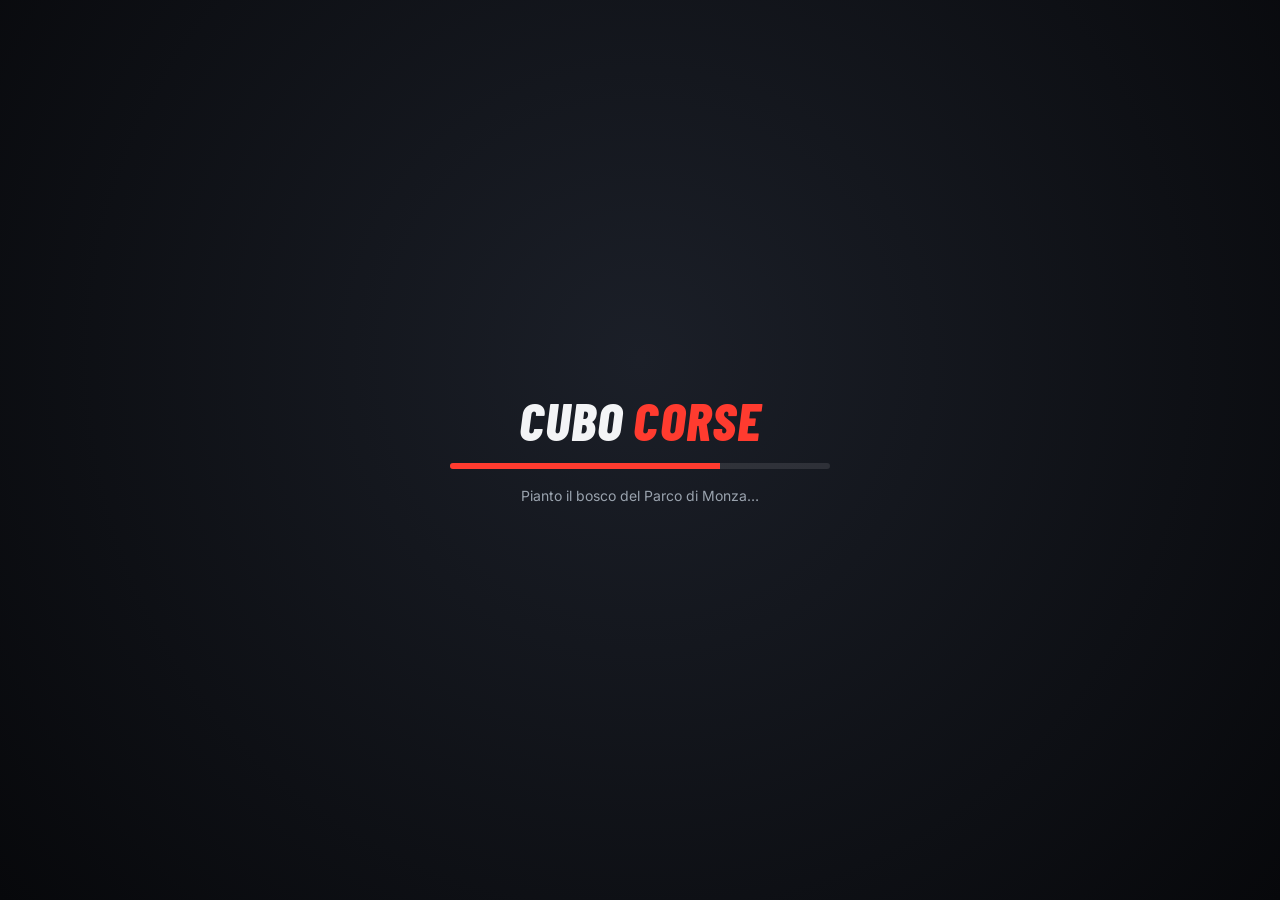
==== public/index.html @ 7f3e5f46 "Cubo Corse giocabile (cubo-corse 5e7457c) per cubocorse.gabrielesalvi.com Co-Authored-By: Claude Opu" ====
<!doctype html>
<html lang="it">
<head>
  <meta charset="utf-8" />
  <meta name="viewport" content="width=device-width, initial-scale=1" />
  <title>Cubo Corse</title>
  <meta name="description" content="Cubo Corse: gioco di corse GT in voxel nel browser, con Monza 1:1. Un progetto di Gabriele Salvi." />
  <link rel="icon" href="favicon.svg" type="image/svg+xml" />
  <link rel="stylesheet" href="fonts/fonts.css" />
  <link rel="stylesheet" href="style.css" />
  <script type="importmap">
    { "imports": { "three": "./vendor/three/three.module.js", "three/addons/": "./vendor/three/addons/" } }
  </script>
</head>
<body>
  <canvas id="gl"></canvas>

  <!-- caricamento -->
  <div id="loading" class="screen show">
    <div class="logo">CUBO<span>CORSE</span></div>
    <div class="bar"><i id="loadbar"></i></div>
    <div id="loadmsg">Preparo la pista…</div>
  </div>

  <!-- menu principale -->
  <pre id="perf" class="hidden"></pre>
  <div id="specchio" class="specchio hidden"></div>
  <div id="menu" class="screen">
    <header>
      <div class="logo">CUBO<span>CORSE</span></div>
      <div class="tag">GT a voxel</div>
    </header>
    <section class="col mpista">
      <h3>Circuito</h3>
      <div id="tracks" class="cards"></div>
      <h3>Record</h3>
      <div id="mrecord" class="mrecord"></div>
      <button data-act="storico" class="link">Storico delle gare</button>
    </section>
    <section class="col mauto">
      <h3>Auto e livrea</h3>
      <div id="cars" class="cars"></div>
      <div id="liveries" class="swatches"></div>
    </section>
    <section class="col mimp">
      <h3>Sessione</h3>
      <div class="row"><label>Modalità</label><div class="seg" id="modo"></div></div>
      <div class="row solo-gara"><label>Giri</label><div class="stepper" data-k="laps" data-min="1" data-max="20"><button data-step="-1">−</button><b id="laps">3</b><button data-step="1">+</button></div></div>
      <div class="row solo-gara"><label>Avversari</label><div class="seg" id="diff"></div></div>
      <div class="row solo-tempo"><label>Ghost</label><div class="seg" id="ghost"></div></div>
      <p class="nota solo-tempo">Si parte 200 m prima dell'ultima curva e il cronometro scatta sul traguardo, già lanciati. Danni spenti.</p>
      <div class="tendine">
        <details class="tendina solo-gara" data-t="gara">
          <summary><span>Gara</span><small class="riass"></small></summary>
          <div class="row"><label>Auto in gara</label><div class="stepper" data-k="nAuto" data-min="1" data-max="10"><button data-step="-1">−</button><b>10</b><button data-step="1">+</button></div></div>
          <div class="row"><label>Partenza</label><div class="seg" id="grid"></div></div>
          <div class="row"><label>Penalità</label><div class="seg multi" id="pen"><button data-k="penLimiti" title="Uscite con 4 ruote: 5 avvisi, poi +5 s; tagli +5 s">Limiti pista</button><button data-k="penContatti" title="+5 s a chi tampona">Contatti</button></div></div>
          <div class="row"><label>Danni</label><div class="seg" id="danni"></div></div>
        </details>
        <details class="tendina" data-t="guida">
          <summary><span>Guida</span><small class="riass"></small></summary>
          <div class="row"><label>Fisica</label><div class="seg" id="fisica"></div></div>
          <div class="row"><label>Pedali (tastiera)</label><div class="seg" id="pedali"></div></div>
          <div class="row"><label>Traiettoria</label><div class="seg" id="linea"></div></div>
        </details>
        <details class="tendina" data-t="atmosfera">
          <summary><span>Atmosfera</span><small class="riass"></small></summary>
          <div class="row"><label>Ora</label><div class="seg" id="ora"></div></div>
          <div class="row"><label>Meteo</label><div class="seg" id="meteo"></div></div>
        </details>
        <details class="tendina" data-t="grafica">
          <summary><span>Grafica</span><small class="riass"></small></summary>
          <div class="row"><label>Qualità</label><div class="seg" id="qual"></div></div>
        </details>
        <details class="tendina" data-t="comandi">
          <summary><span>Comandi</span><small class="riass" id="mpadstato">Tastiera</small></summary>
          <button data-act="pad" class="link">Impostazioni del controller</button>
          <div class="keys">
            <span><kbd>↑</kbd><kbd>W</kbd> gas</span><span><kbd>↓</kbd><kbd>S</kbd> freno</span><span><kbd>←</kbd><kbd>→</kbd> sterzo</span><span><kbd>Spazio</kbd> freno mano</span>
            <span><kbd>C</kbd> visuale</span><span><kbd>R</kbd> in pista</span><span><kbd>P</kbd> foto</span><span><kbd>Esc</kbd> pausa</span><span><kbd>M</kbd> audio</span><span><kbd>H</kbd> HUD</span><span><kbd>F</kbd> fps</span><span><kbd>L</kbd> linea</span><span><kbd>G</kbd> ghost</span><span><kbd>B</kbd> dietro</span><span><kbd>Mouse</kbd> ruota</span>
          </div>
        </details>
      </div>
      <button id="go" class="go">VIA!</button>
    </section>
    <footer>
      <div id="credits">Monza: tracciato © OpenStreetMap contributors (ODbL) · quote EU-DEM 25 m (Copernicus) via OpenTopoData · three.js (MIT)</div>
    </footer>
  </div>

  <!-- HUD di gara -->
  <div id="hud" class="hidden">
    <div class="tl">
      <div class="pos" id="hposw"><b id="hpos">-</b><small id="hposn">/10</small></div>
      <div class="lap">GIRO <b id="hlap">1</b><span id="hlapsw">/<span id="hlaps">3</span></span></div>
      <div class="times">
        <div id="hcurrow"><label>Giro</label><b id="hcur">0:00.000</b></div>
        <div><label>Migliore</label><b id="hbest">—</b></div>
        <div><label>Ultimo</label><b id="hlast">—</b></div>
        <div id="hpenrow" class="hidden"><label>Penalità</label><b id="hpen">+0 s</b></div>
        <div id="hdeltarow" class="hidden"><label>Ghost</label><b id="hdelta">—</b></div>
      </div>
    </div>
    <div class="tc"><div id="hcorner"></div><div id="hcrono" class="crono hidden"></div><div id="hmsg"></div></div>
    <div class="hdx">
      <ol id="hboard"></ol>
      <div id="hdanni" class="danni hidden">
        <div class="dtit">Stato dell'auto</div>
        <div class="dcorpo">
          <svg viewBox="0 0 70 132" aria-hidden="true">
            <path class="scocca" d="M22 14 Q35 6 48 14 L52 40 Q56 66 54 92 L56 118 Q35 126 14 118 L16 92 Q14 66 18 40 Z"/>
            <rect id="dz-muso" x="9" y="4" width="52" height="8" rx="3"/>
            <rect id="dz-motore" x="24" y="30" width="22" height="28" rx="4"/>
            <rect id="dz-cambio" x="26" y="80" width="18" height="16" rx="3"/>
            <rect id="dz-alettone" x="6" y="120" width="58" height="8" rx="3"/>
            <rect id="dz-r0" class="ruota" x="3" y="20" width="11" height="24" rx="3"/>
            <rect id="dz-r1" class="ruota" x="56" y="20" width="11" height="24" rx="3"/>
            <rect id="dz-r2" class="ruota" x="3" y="88" width="11" height="24" rx="3"/>
            <rect id="dz-r3" class="ruota" x="56" y="88" width="11" height="24" rx="3"/>
          </svg>
          <ul class="dlista">
            <li data-k="muso"><span>Ala anteriore</span><i><em></em></i><b></b></li>
            <li data-k="motore"><span>Motore</span><i><em></em></i><b></b></li>
            <li data-k="cambio"><span>Cambio</span><i><em></em></i><b></b></li>
            <li data-k="alettone"><span>Alettone</span><i><em></em></i><b></b></li>
            <li data-k="ruote"><span>Ruote e sosp.</span><i><em></em></i><b></b></li>
          </ul>
        </div>
      </div>
    </div>
    <canvas id="minimap" width="240" height="240" class="bl"></canvas>
    <div class="br">
      <div class="rev"><i id="hrev"></i><em></em></div>
      <div id="hscia" class="scia"><span>SCIA</span><i><em></em></i></div>
      <div class="spd"><b id="hspd">0</b><small>km/h</small></div>
      <div class="gear" id="hgear">N</div>
    </div>
    <div id="lights" class="lights hidden"><i></i><i></i><i></i><i></i><i></i></div>
    <div id="cam" class="camlabel"></div>
    <div id="hrecupero" class="recupero">Premi <kbd id="hrecuperok">R</kbd> per recuperare l'auto</div>
  </div>

  <!-- auto distrutta -->
  <div id="distrutta" class="distrutta hidden"><span>DISTRUTTA</span></div>

  <!-- pausa -->
  <div id="pause" class="screen dim">
    <div class="panel">
      <h2>Pausa</h2>
      <button data-act="resume" class="go">Riprendi</button>
      <button data-act="restart">Ricomincia la gara</button>
      <button data-act="fineTT" id="bfinett" class="hidden">Termina la sessione</button>
      <button data-act="photo">Modalità foto</button>
      <button data-act="pad">Controller</button>
      <button data-act="mute" id="bmute">Audio: acceso</button>
      <button data-act="menu">Menu principale</button>
    </div>
  </div>

  <!-- impostazioni del controller (contenuto costruito da src/ui/pad.js) -->
  <div id="padcfg" class="screen dim"><div class="panel wide pad"></div></div>

  <!-- storico delle gare -->
  <div id="storico" class="screen dim">
    <div class="panel wide">
      <h2>Storico delle gare</h2>
      <div id="stab" class="stab"></div>
      <div class="btns"><button data-act="chiudiStorico">Chiudi</button></div>
    </div>
  </div>

  <!-- risultati -->
  <div id="results" class="screen dim">
    <div class="panel wide">
      <h2 id="rtitle">Bandiera a scacchi</h2>
      <table id="rtable"></table>
      <div id="rrecord" class="rrecord"></div>
      <div class="btns"><button data-act="restart" class="go">Rigioca</button><button data-act="menu">Menu principale</button></div>
    </div>
  </div>

  <!-- modalità foto -->
  <div id="photo" class="hidden">
    <div class="panel side">
      <h3>Modalità foto</h3>
      <p class="hint">Trascina per ruotare · rotella per zoom · tasto destro per spostare</p>
      <label>Obiettivo (FOV) <input type="range" id="pfov" min="10" max="90" value="45" /></label>
      <label>Messa a fuoco <input type="range" id="pfocus" min="1" max="80" value="8" /></label>
      <label>Sfocatura <input type="range" id="paper" min="0" max="100" value="35" /></label>
      <label>Esposizione <input type="range" id="pexp" min="40" max="200" value="100" /></label>
      <label>Filtro <select id="pfilter"></select></label>
      <label class="check"><input type="checkbox" id="phud" checked /> Nascondi auto avversarie</label>
      <button id="psave" class="go">Salva foto (PNG)</button>
      <button id="pexit">Torna in gara (P)</button>
    </div>
  </div>

  <div id="toast"></div>
  <script type="module" src="src/main.js"></script>
</body>
</html>
---- public/fonts/fonts.css ----
@font-face{font-family:'Barlow Condensed';font-style:normal;font-weight:500;font-display:swap;src:url(barlow-condensed-500.woff2) format('woff2')}
@font-face{font-family:'Barlow Condensed';font-style:normal;font-weight:600;font-display:swap;src:url(barlow-condensed-600.woff2) format('woff2')}
@font-face{font-family:'Barlow Condensed';font-style:normal;font-weight:800;font-display:swap;src:url(barlow-condensed-800.woff2) format('woff2')}
@font-face{font-family:'Barlow Condensed';font-style:italic;font-weight:700;font-display:swap;src:url(barlow-condensed-700i.woff2) format('woff2')}
@font-face{font-family:'Barlow Condensed';font-style:italic;font-weight:800;font-display:swap;src:url(barlow-condensed-800i.woff2) format('woff2')}
@font-face{font-family:'Inter';font-style:normal;font-weight:400 600;font-display:swap;src:url(inter.woff2) format('woff2')}
---- public/style.css ----
:root {
  --bg: rgba(10, 12, 16, 0.72);
  --bg2: rgba(18, 21, 28, 0.86);
  --line: rgba(255, 255, 255, 0.12);
  --fg: #f3f4f6;
  --mut: #9aa3ae;
  --acc: #ff3b2f;
  --acc2: #ffd23f;
  --ok: #3bd16f;
  --cond: 'Barlow Condensed', 'Arial Narrow', sans-serif;
  --sans: 'Inter', system-ui, sans-serif;
}
* { box-sizing: border-box; }
html, body { margin: 0; height: 100%; overflow: hidden; background: #000; color: var(--fg); font-family: var(--sans); }
canvas#gl { position: fixed; inset: 0; width: 100vw; height: 100vh; display: block; }
.hidden { display: none !important; }
button { font: 600 15px var(--sans); color: var(--fg); background: rgba(255,255,255,.08); border: 1px solid var(--line); border-radius: 10px; padding: 10px 16px; cursor: pointer; transition: background .15s, transform .1s; }
button:hover { background: rgba(255,255,255,.16); }
button:active { transform: translateY(1px); }
button.go { background: var(--acc); border-color: transparent; font: 800 italic 22px var(--cond); letter-spacing: .04em; }
button.go:hover { background: #ff5a4f; }
kbd { display: inline-block; min-width: 22px; padding: 2px 6px; border: 1px solid var(--line); border-bottom-width: 2px; border-radius: 5px; font: 600 12px var(--sans); text-align: center; background: rgba(255,255,255,.06); margin-right: 2px; }

.screen { position: fixed; inset: 0; display: none; z-index: 10; }
.screen.show { display: flex; }
.screen.dim { background: rgba(0,0,0,.45); align-items: center; justify-content: center; backdrop-filter: blur(3px); }
.panel { background: var(--bg2); border: 1px solid var(--line); border-radius: 16px; padding: 26px 28px; display: flex; flex-direction: column; gap: 10px; min-width: 300px; box-shadow: 0 20px 60px rgba(0,0,0,.5); }
.panel.wide { min-width: min(720px, 94vw); }
.screen.dim > .panel { max-height: calc(100vh - 24px); overflow-y: auto; }
.panel h2 { margin: 0 0 8px; font: 800 italic 40px var(--cond); letter-spacing: .02em; }
.panel .btns { display: flex; gap: 10px; margin-top: 10px; }

.logo { font: 800 italic 54px/0.9 var(--cond); letter-spacing: .02em; }
.logo span { color: var(--acc); margin-left: 10px; }

/* caricamento */
#loading { flex-direction: column; align-items: center; justify-content: center; gap: 18px; background: radial-gradient(circle at 50% 40%, #1b1f28, #07080b); z-index: 50; }
#loading .bar { width: min(380px, 80vw); height: 6px; background: rgba(255,255,255,.1); border-radius: 3px; overflow: hidden; }
#loading .bar i { display: block; height: 100%; width: 0; background: var(--acc); transition: width .2s; }
#loadmsg { color: var(--mut); font-size: 14px; }

/* menu */
#menu { display: none; padding: 26px 34px 40px; gap: 28px; flex-wrap: wrap; align-content: flex-start; overflow-y: auto;
  background: linear-gradient(90deg, rgba(6,8,12,.86) 0%, rgba(6,8,12,.55) 55%, rgba(6,8,12,.15) 100%); }
#menu.show { display: flex; }
#menu header { width: 100%; display: flex; align-items: baseline; gap: 18px; }
#menu header .tag { color: var(--mut); font: 600 18px var(--cond); text-transform: uppercase; letter-spacing: .12em; }
#menu .col { flex: 1 1 520px; max-width: 680px; display: flex; flex-direction: column; gap: 10px; }
#menu .col.narrow { flex: 0 1 420px; }
#menu h3 { margin: 14px 0 2px; font: 700 italic 22px var(--cond); text-transform: uppercase; letter-spacing: .08em; color: var(--acc2); }
.cards { display: grid; grid-template-columns: repeat(3, 1fr); gap: 10px; }
.card { background: var(--bg); border: 2px solid var(--line); border-radius: 14px; padding: 10px 12px 12px; cursor: pointer; transition: border-color .15s, transform .15s; }
.card:hover { transform: translateY(-2px); }
.card.sel { border-color: var(--acc); }
.card svg { width: 100%; height: 110px; display: block; }
.card b { display: block; font: 800 italic 22px/1.05 var(--cond); margin-top: 4px; }
.card small { color: var(--mut); font-size: 12px; line-height: 1.35; display: block; margin-top: 3px; }
.cars { display: grid; grid-template-columns: repeat(3, 1fr); gap: 10px; }
.carc { background: var(--bg); border: 2px solid var(--line); border-radius: 14px; padding: 12px; cursor: pointer; }
.carc.sel { border-color: var(--acc); }
.carc b { font: 800 italic 22px var(--cond); display: block; }
.carc small { color: var(--mut); font-size: 12px; display: block; min-height: 30px; }
.stat { display: flex; align-items: center; gap: 6px; font-size: 11px; color: var(--mut); margin-top: 4px; }
.stat i { flex: 1; height: 5px; background: rgba(255,255,255,.1); border-radius: 3px; overflow: hidden; }
.stat i em { display: block; height: 100%; background: var(--acc2); }
.swatches { display: flex; gap: 8px; flex-wrap: wrap; margin-top: 4px; }
.sw { width: 40px; height: 40px; border-radius: 10px; border: 2px solid var(--line); cursor: pointer; position: relative; overflow: hidden; }
.sw::after { content: ''; position: absolute; left: 0; right: 0; top: 40%; height: 22%; background: var(--sec); }
.sw.sel { border-color: #fff; box-shadow: 0 0 0 2px var(--acc); }
.row { display: flex; align-items: center; justify-content: space-between; gap: 12px; }
.row label { color: var(--mut); font-weight: 500; font-size: 14px; }
.seg { display: flex; background: var(--bg); border: 1px solid var(--line); border-radius: 10px; padding: 3px; gap: 2px; flex-wrap: wrap; }
.seg button { border: 0; background: transparent; padding: 7px 11px; font-size: 13px; border-radius: 8px; }
.seg button.sel { background: var(--acc); }
.stepper { display: flex; align-items: center; gap: 10px; }
.stepper b { font: 800 italic 30px var(--cond); min-width: 34px; text-align: center; }
.stepper button { width: 38px; padding: 6px 0; }
#go { margin-top: 18px; padding: 14px; font-size: 32px; }
.keys { display: flex; flex-wrap: wrap; gap: 6px 14px; margin-top: 14px; color: var(--mut); font-size: 12px; }
#credits { width: 100%; color: rgba(255,255,255,.4); font-size: 11px; margin-top: 10px; }

/* HUD */
#hud { position: fixed; inset: 0; pointer-events: none; z-index: 5; font-family: var(--cond); text-shadow: 0 2px 8px rgba(0,0,0,.6); }
#hud .tl { position: absolute; left: 22px; top: 18px; }
#hud .pos b { font: 800 italic 76px/0.9 var(--cond); }
#hud .pos small { font: 700 italic 30px var(--cond); color: var(--mut); }
#hud .lap { font: 700 italic 24px var(--cond); letter-spacing: .06em; color: var(--mut); }
#hud .lap b { color: var(--fg); font-size: 30px; }
#hud .times { margin-top: 8px; background: var(--bg); border-radius: 10px; padding: 8px 12px; display: grid; gap: 1px; min-width: 190px; border: 1px solid var(--line); }
#hud .times div { display: flex; justify-content: space-between; gap: 16px; }
#hud .times label { color: var(--mut); font: 600 15px var(--cond); text-transform: uppercase; letter-spacing: .06em; }
#hud .times b { font: 700 20px var(--cond); font-variant-numeric: tabular-nums; }
#hud .tc { position: absolute; top: 20px; left: 50%; transform: translateX(-50%); text-align: center; }
#hcorner { font: 700 italic 22px var(--cond); color: rgba(255,255,255,.85); letter-spacing: .05em; text-transform: uppercase; transition: opacity .5s; }
#hmsg { font: 800 italic 40px var(--cond); color: var(--acc2); margin-top: 6px; opacity: 0; transition: opacity .3s; }
#hmsg.on { opacity: 1; }
#hboard { position: absolute; right: 18px; top: 18px; margin: 0; padding: 6px 0; list-style: none; background: var(--bg); border: 1px solid var(--line); border-radius: 10px; min-width: 230px; font: 600 16px var(--cond); }
#hboard li { display: grid; grid-template-columns: 22px 34px 1fr 64px; gap: 6px; padding: 2px 10px; align-items: center; }
#hboard li.me { background: rgba(255,59,47,.35); }
#hboard li .n { color: var(--mut); text-align: right; }
#hboard li .num { font-weight: 800; text-align: center; border-radius: 4px; color: #111; }
#hboard li .g { text-align: right; color: var(--mut); font-variant-numeric: tabular-nums; }
#minimap { position: absolute; left: 18px; bottom: 18px; width: 220px; height: 220px; background: var(--bg); border-radius: 16px; border: 1px solid var(--line); }
#hud .br { position: absolute; right: 26px; bottom: 22px; display: grid; grid-template-columns: auto auto; grid-template-rows: auto auto auto; align-items: end; gap: 0 14px; }
#hud .br .rev { grid-row: 2; }
#hud .br .spd, #hud .br .gear { grid-row: 3; }
#hud .rev { grid-column: 1 / 3; height: 14px; width: 300px; background: rgba(255,255,255,.12); border-radius: 7px; overflow: hidden; position: relative; margin-bottom: 8px; border: 1px solid var(--line); }
#hud .rev i { position: absolute; left: 0; top: 0; bottom: 0; width: 0; background: linear-gradient(90deg, #3bd16f, #ffd23f 70%, #ff3b2f 92%); }
#hud .rev em { position: absolute; right: 0; top: 0; bottom: 0; width: 8%; background: repeating-linear-gradient(45deg, rgba(255,59,47,.6) 0 4px, transparent 4px 8px); }
#hud .rev.limit i { animation: blink .08s infinite alternate; }
@keyframes blink { to { opacity: .35; } }
#hud .spd b { font: 800 italic 96px/0.85 var(--cond); font-variant-numeric: tabular-nums; }
#hud .spd small { font: 700 italic 22px var(--cond); color: var(--mut); margin-left: 4px; }
#hud .gear { font: 800 italic 64px/0.9 var(--cond); color: var(--acc2); width: 54px; text-align: center; background: var(--bg); border-radius: 12px; border: 1px solid var(--line); padding: 4px 0; }
.lights { position: absolute; top: 18%; left: 50%; transform: translateX(-50%); display: flex; gap: 14px; background: #111; padding: 14px 18px; border-radius: 14px; border: 2px solid #333; box-shadow: 0 10px 30px rgba(0,0,0,.6); }
.lights i { width: 46px; height: 46px; border-radius: 50%; background: #2a0909; box-shadow: inset 0 0 8px #000; }
.lights i.on { background: #ff2a1a; box-shadow: 0 0 24px #ff2a1a, inset 0 0 8px #900; }
.lights.go i { background: #2bff6a; box-shadow: 0 0 24px #2bff6a; }
.camlabel { position: absolute; bottom: 250px; left: 22px; font: 600 16px var(--cond); color: var(--mut); text-transform: uppercase; letter-spacing: .1em; opacity: 0; transition: opacity .4s; }
.camlabel.on { opacity: 1; }
/* suggerimento di recupero: auto ferma o lentissima da più di 3 s */
.recupero { position: absolute; bottom: 44px; left: 50%; transform: translateX(-50%); font: 700 24px var(--cond); color: var(--fg); background: var(--bg); border: 1px solid var(--line); border-radius: 10px; padding: 8px 20px; letter-spacing: .03em; white-space: nowrap; opacity: 0; transition: opacity .4s; pointer-events: none; }
.recupero kbd { font: 800 20px var(--cond); color: var(--acc2); min-width: 30px; margin: 0 4px; }
.recupero.on { opacity: 1; }

/* risultati */
#rtable { width: 100%; border-collapse: collapse; font: 600 18px var(--cond); }
#rtable th { text-align: left; color: var(--mut); font-weight: 600; text-transform: uppercase; font-size: 14px; letter-spacing: .06em; padding: 4px 8px; border-bottom: 1px solid var(--line); }
#rtable td { padding: 5px 8px; border-bottom: 1px solid rgba(255,255,255,.05); font-variant-numeric: tabular-nums; }
#rtable tr.me td { background: rgba(255,59,47,.3); }
#rtable td.p { font: 800 italic 24px var(--cond); width: 40px; }

/* foto */
#photo { position: fixed; right: 18px; top: 18px; z-index: 20; }
#photo .panel.side { width: 290px; padding: 18px; gap: 8px; }
#photo h3 { margin: 0; font: 800 italic 28px var(--cond); }
#photo .hint { margin: 0 0 6px; color: var(--mut); font-size: 12px; }
#photo label { display: flex; flex-direction: column; gap: 4px; font-size: 13px; color: var(--mut); }
#photo label.check { flex-direction: row; align-items: center; gap: 8px; }
#photo input[type=range] { width: 100%; accent-color: var(--acc); }
#photo select { background: #1b1f27; color: var(--fg); border: 1px solid var(--line); border-radius: 8px; padding: 6px; }

#toast { position: fixed; left: 50%; bottom: 30px; transform: translateX(-50%); background: var(--bg2); border: 1px solid var(--line); border-radius: 10px; padding: 10px 16px; font-size: 14px; opacity: 0; transition: opacity .3s; z-index: 60; pointer-events: none; }
#toast.on { opacity: 1; }

@media (max-width: 900px) {
  .cards, .cars { grid-template-columns: 1fr 1fr; }
  #menu { padding: 16px; }
  .logo { font-size: 40px; }
}
@media (max-height: 640px) { .panel { padding: 16px 20px; gap: 6px; } .panel h2 { font-size: 30px; margin-bottom: 2px; } #rtable { font-size: 16px; } #rtable td, #rtable th { padding-top: 3px; padding-bottom: 3px; } }

#perf { position: fixed; left: 50%; bottom: 8px; transform: translateX(-50%); z-index: 40; margin: 0; padding: 8px 12px; background: rgba(0,0,0,.72); color: #d8f5d0; font: 12px/1.45 ui-monospace, Menlo, Consolas, monospace; border-radius: 8px; pointer-events: none; white-space: pre; }
#perf.hidden { display: none; }

#hpen { color: #ffb02e; }
#rtable .pen { color: #ffb02e; font-size: .85em; }

/* record e storico */
.mrecord { min-height: 40px; }
.rec-sub { color: var(--mut); font: 600 13px var(--cond); letter-spacing: .06em; text-transform: uppercase; margin: 0 0 6px; }
.rec-vuoto { color: var(--mut); margin: 4px 0; font-size: 14px; }
.rec-tab { width: 100%; border-collapse: collapse; font: 600 16px var(--cond); font-variant-numeric: tabular-nums; }
.rec-tab th { text-align: left; color: var(--mut); font-weight: 600; text-transform: uppercase; font-size: 12px; letter-spacing: .06em; padding: 4px 6px; border-bottom: 1px solid var(--line); }
.rec-tab td { padding: 3px 6px; border-bottom: 1px solid rgba(255,255,255,.05); }
.rec-tab td.r { font: 800 italic 18px var(--cond); color: #ffd23f; width: 34px; }
.rec-tab td.n { font: 800 20px ui-monospace, Menlo, Consolas, monospace; letter-spacing: .2em; color: #fff; }
.rec-tab td.t { color: #fff; }
.rec-tab td.a, .rec-tab td.d { color: var(--mut); font-size: 13px; }
.rec-tab tr.primo td.n, .rec-tab tr.primo td.t { color: #ffd23f; }
.rec-tab tr.nuovo td { background: rgba(255,210,63,.18); animation: lampeggio 0.9s steps(2) infinite; }
@keyframes lampeggio { 50% { background: rgba(255,210,63,.42); } }
.stab { max-height: 60vh; overflow: auto; }
.rrecord { margin-top: 8px; }
.rrecord h4 { margin: 6px 0; font: 800 italic 20px var(--cond); color: #ffd23f; letter-spacing: .04em; }
button.link { background: none; border: 1px solid var(--line); color: var(--fg, #fff); padding: 6px 12px; border-radius: 8px; margin-top: 8px; cursor: pointer; }
.arcade { text-align: center; padding: 14px 10px; border: 2px solid #ffd23f; border-radius: 12px; background: rgba(0,0,0,.45); }
.arc-tit { font: 800 italic 26px var(--cond); color: #ffd23f; letter-spacing: .05em; animation: lampeggio-testo 1s steps(2) infinite; }
@keyframes lampeggio-testo { 50% { color: #ff3b2f; } }
.arc-nome { margin: 12px 0 6px; display: flex; justify-content: center; gap: 18px; }
.arc-nome span { font: 800 64px ui-monospace, Menlo, Consolas, monospace; color: #fff; width: 56px; border-bottom: 5px solid rgba(255,255,255,.25); cursor: pointer; }
.arc-nome span.cur { color: #ffd23f; border-bottom-color: #ffd23f; animation: lampeggio-testo .6s steps(2) infinite; }
.arc-aiuto { color: var(--mut); font-size: 13px; margin-bottom: 10px; }
.arc-ok { min-width: 140px; }

/* indicatore di scia */
#hud .scia { grid-column: 1 / 3; grid-row: 1; display: flex; align-items: center; gap: 10px; justify-content: flex-end; height: 26px; margin-bottom: 8px; opacity: 0; transform: translateY(4px); transition: opacity .2s, transform .2s; }
#hud .scia.on { opacity: 1; transform: none; }
#hud .scia span { font: 800 italic 22px var(--cond); letter-spacing: .14em; color: #8fe0ff; text-shadow: 0 0 10px rgba(79,184,255,.8); }
#hud .scia.forte span { animation: scia-pulsa .5s ease-in-out infinite alternate; }
@keyframes scia-pulsa { to { color: #fff; text-shadow: 0 0 16px rgba(143,224,255,1); } }
#hud .scia i { width: 150px; height: 9px; border-radius: 5px; background: rgba(255,255,255,.18); overflow: hidden; box-shadow: 0 0 8px rgba(79,184,255,.35); }
#hud .scia em { display: block; height: 100%; width: 0; background: linear-gradient(90deg, #2f9cff, #b8f0ff); transition: width .15s; }

/* ---------- menu a tre colonne, senza scorrere (da 1280×720 in su) ---------- */
#menu { display: none; overflow: hidden; height: 100vh; padding: 16px 24px 10px; box-sizing: border-box;
  background: linear-gradient(90deg, rgba(6,8,12,.93) 0, rgba(6,8,12,.88) 1180px, rgba(6,8,12,.35) 1480px, rgba(6,8,12,.12) 100%); }
#menu.show { display: grid; grid-template-columns: minmax(270px, 350px) minmax(270px, 370px) minmax(380px, 430px); justify-content: start; grid-template-rows: auto minmax(0, 1fr) auto; gap: 10px 26px; }
#menu header { grid-column: 1 / -1; display: flex; align-items: baseline; gap: 16px; width: auto; }
#menu .logo { font-size: 42px; }
#menu .col { display: flex; flex-direction: column; gap: 6px; min-height: 0; max-width: none; flex: none; }
#menu h3 { margin: 5px 0 1px; font: 700 italic 17px var(--cond); }
#menu h3:first-child { margin-top: 0; }
#menu footer { grid-column: 1 / -1; display: flex; flex-direction: column; gap: 4px; }
#menu .keys { margin: 0; gap: 4px 10px; font-size: 11px; flex-wrap: nowrap; white-space: nowrap; overflow: hidden; }
#menu .keys kbd { min-width: 18px; padding: 1px 4px; font-size: 11px; }
#menu #credits { margin: 0; width: auto; font-size: 10.5px; }
/* circuiti: schede orizzontali compatte */
#menu .cards { grid-template-columns: 1fr; gap: 6px; }
#menu .card { display: grid; grid-template-columns: 72px 1fr; grid-template-rows: auto auto; column-gap: 12px; align-items: center; padding: 6px 10px; border-radius: 12px; }
#menu .card svg { grid-row: 1 / 3; width: 72px; height: 62px; }
#menu .card b { font-size: 19px; margin: 0; align-self: end; }
#menu .card small { font-size: 11.5px; margin: 0; align-self: start; }
#menu .card:hover { transform: none; border-color: rgba(255,255,255,.35); }
#menu .card.sel { border-color: var(--acc); }
#menu .mrecord .rec-tab { font-size: 14px; }
#menu .mrecord .rec-tab td { padding: 2px 5px; }
#menu .mrecord .rec-tab td.n { font-size: 16px; }
#menu .mrecord .rec-tab td.d { display: none; }
#menu .rec-sub { font-size: 11.5px; margin-bottom: 3px; }
#menu button.link { margin-top: 4px; align-self: flex-start; padding: 5px 12px; font-size: 13px; }
/* auto: schede compatte */
#menu .cars { grid-template-columns: 1fr; gap: 6px; }
#menu .carc { padding: 8px 12px; border-radius: 12px; display: grid; grid-template-columns: 1fr 1fr; column-gap: 14px; }
#menu .carc b { font-size: 19px; grid-column: 1; }
#menu .carc small { grid-column: 1; min-height: 0; font-size: 11.5px; }
#menu .carc .stat { grid-column: 2; margin-top: 0; }
#menu .carc .stat:first-of-type { grid-row: 1; }
#menu .swatches { gap: 6px; }
#menu .sw { width: 32px; height: 32px; border-radius: 8px; }
/* impostazioni: righe compatte */
#menu .mimp { gap: 4px; }
#menu .row { min-height: 28px; }
#menu .row label { font-size: 13px; white-space: nowrap; }
#menu .seg { padding: 2px; flex-wrap: nowrap; }
#menu .seg button { padding: 5px 9px; font-size: 12.5px; white-space: nowrap; }
#menu .stepper { gap: 6px; }
#menu .stepper b { font-size: 22px; min-width: 28px; }
#menu .stepper button { width: 30px; padding: 3px 0; }
#menu button.go { margin-top: 10px; padding: 9px; font-size: 24px; }
body.tt #menu .solo-gara { display: none; }
body:not(.tt) #menu .solo-tempo { display: none; }
/* schermi stretti o bassi: due colonne e scorrimento come riserva */
@media (max-width: 1180px) {
  #menu.show { grid-template-columns: 1fr 1fr; justify-content: stretch; grid-template-rows: auto auto auto auto; overflow-y: auto; height: auto; min-height: 100vh; }
  #menu .mimp { grid-column: 1 / -1; }
}
@media (max-height: 660px) and (min-width: 1181px) { #menu.show { overflow-y: auto; } }

/* colonna in alto a destra: classifica + stato dell'auto (danni meccanici) */
#hud .hdx { position: absolute; right: 18px; top: 18px; display: flex; flex-direction: column; gap: 8px; width: 250px; }
#hud .hdx #hboard { position: static; min-width: 0; }
#hud .danni { background: var(--bg); border: 1px solid var(--line); border-radius: 10px; padding: 7px 10px 9px; }
#hud .danni.hidden { display: none; }
#hud .dtit { font: 700 italic 13px var(--cond); letter-spacing: .1em; text-transform: uppercase; color: var(--mut); margin-bottom: 4px; }
#hud .dcorpo { display: grid; grid-template-columns: 52px 1fr; gap: 10px; align-items: center; }
#hud .danni svg { width: 52px; height: 98px; display: block; margin: 0 auto; }
#hud .danni .scocca { fill: rgba(255,255,255,.07); stroke: rgba(255,255,255,.35); stroke-width: 1.5; }
#hud .danni rect { fill: #3bd16f; stroke: rgba(0,0,0,.5); stroke-width: 1; transition: fill .25s; }
#hud .danni rect.ruota { stroke: #000; stroke-width: 1.4; }
#hud .danni rect.rotto { fill: #151515; stroke: #ff3b2f; stroke-width: 1.8; }
#hud .dlista { list-style: none; margin: 0; padding: 0; display: flex; flex-direction: column; gap: 3px; }
#hud .dlista li { display: grid; grid-template-columns: 1fr 44px 34px; gap: 6px; align-items: center; font: 600 13px var(--cond); }
#hud .dlista li span { color: rgba(255,255,255,.85); white-space: nowrap; }
#hud .dlista li i { height: 6px; border-radius: 3px; background: rgba(255,255,255,.12); overflow: hidden; }
#hud .dlista li em { display: block; height: 100%; width: 100%; background: #3bd16f; transition: width .25s, background .25s; }
#hud .dlista li b { text-align: right; font-variant-numeric: tabular-nums; color: #fff; }
#hud .dlista li.rotto span, #hud .dlista li.rotto b { color: #ff5a4a; }
#hud .danni.lampo { animation: danni-lampo .7s ease-out; }
@keyframes danni-lampo { 0% { box-shadow: 0 0 0 3px #ff3b2f; } 100% { box-shadow: 0 0 0 0 transparent; } }
/* auto distrutta (rallenty in bianco e nero + scritta) */
.distrutta { position: fixed; inset: 0; z-index: 30; display: flex; align-items: center; justify-content: center; pointer-events: none; }
.distrutta.hidden { display: none; }
.distrutta::before { content: ''; position: absolute; inset: 0; background: radial-gradient(ellipse at center, transparent 38%, rgba(0,0,0,.55) 75%, rgba(0,0,0,.85) 100%); animation: tunnel 2.2s ease-in both; }
@keyframes tunnel { from { opacity: 0; } to { opacity: 1; } }
.distrutta span { position: relative; font: 800 italic clamp(64px, 13vw, 190px) var(--cond); letter-spacing: .06em; color: #e8231b; text-shadow: 0 4px 0 #000, 0 0 30px rgba(0,0,0,.8);
  background: linear-gradient(90deg, transparent, rgba(0,0,0,.55) 15%, rgba(0,0,0,.55) 85%, transparent); padding: 0 12vw; display: none; }
.distrutta.testo span { display: block; animation: distrutta-in .9s cubic-bezier(.2,1.6,.4,1) both; }
@keyframes distrutta-in { 0% { opacity: 0; transform: scale(1.6); } 100% { opacity: 1; transform: scale(1); } }

/* retrovisore (cofano e abitacolo): l'immagine la disegna WebGL, qui solo la cornice */
.specchio { position: fixed; z-index: 4; border: 4px solid #0d0e10; border-radius: 12px; box-shadow: 0 6px 18px rgba(0,0,0,.55), inset 0 0 0 1px rgba(255,255,255,.12); pointer-events: none; }
.specchio.hidden { display: none; }
body.con-specchio #hud .tc { top: var(--specchio-h, 120px); }

/* ---------- tendine delle opzioni secondarie ---------- */
#menu .mimp { overflow-y: auto; padding-right: 4px; scrollbar-width: thin; }
#menu .nota { margin: 2px 0 0; color: var(--mut); font-size: 12px; line-height: 1.4; }
#menu .tendine { display: flex; flex-direction: column; gap: 6px; margin-top: 8px; }
#menu .tendina { background: var(--bg); border: 1px solid var(--line); border-radius: 12px; }
#menu .tendina summary { list-style: none; cursor: pointer; display: flex; align-items: baseline; gap: 10px; padding: 7px 12px; border-radius: 12px; user-select: none; }
#menu .tendina summary::-webkit-details-marker { display: none; }
#menu .tendina summary::before { content: '▸'; color: var(--acc2); font-size: 13px; transition: transform .15s; display: inline-block; }
#menu .tendina[open] summary::before { transform: rotate(90deg); }
#menu .tendina summary span { font: 700 italic 17px var(--cond); text-transform: uppercase; letter-spacing: .08em; color: var(--acc2); }
#menu .tendina summary .riass { color: var(--mut); font-size: 11.5px; white-space: nowrap; overflow: hidden; text-overflow: ellipsis; min-width: 0; flex: 1; }
#menu .tendina summary:hover { background: rgba(255,255,255,.05); }
#menu .tendina > :not(summary) { margin: 0 12px; }
#menu .tendina[open] { padding-bottom: 8px; }
#menu .tendina[open] > .row + .row, #menu .tendina[open] > summary + * { margin-top: 4px; }
#menu .tendina .keys { flex-wrap: wrap; white-space: normal; margin-top: 8px; }
#menu .tendina button.link { margin-top: 2px; }
#menu .tendina .seg.multi button.sel { background: var(--acc); }

/* fuoco del controller nei menu */
.padfocus { outline: 3px solid var(--acc2) !important; outline-offset: 2px; }
.card.padfocus, .carc.padfocus, .sw.padfocus { outline-offset: 1px; }

/* ---------- time trial: cronometro al centro ---------- */
#hcorner { min-height: 27px; }
#hud .crono { font: 800 italic 54px/1 var(--cond); font-variant-numeric: tabular-nums; color: #fff; margin-top: 2px; letter-spacing: .02em; }
#hud .crono.lancio { font-size: 26px; color: var(--acc2); letter-spacing: .12em; margin-top: 8px; }

/* ---------- impostazioni del controller ---------- */
#padcfg .panel.pad { width: min(1080px, 96vw); gap: 8px; }
#padcfg h4 { margin: 4px 0 2px; font: 700 italic 18px var(--cond); text-transform: uppercase; letter-spacing: .08em; color: var(--acc2); }
#padcfg h4 small { font: 400 12px var(--sans); text-transform: none; letter-spacing: 0; color: var(--mut); margin-left: 8px; }
.pstato { color: var(--mut); font-size: 14px; }
.pstato b { color: var(--fg); }
.pgrid { display: grid; grid-template-columns: repeat(4, 1fr); gap: 10px; }
.pblk { background: var(--bg); border: 1px solid var(--line); border-radius: 12px; padding: 10px 12px; display: flex; flex-direction: column; gap: 6px; min-width: 0; }
.pblk canvas { width: 100%; height: auto; aspect-ratio: 2.6 / 1; display: block; border-radius: 8px; }
.pblk label { display: flex; flex-wrap: wrap; justify-content: space-between; gap: 2px 8px; font-size: 13px; color: var(--mut); }
.pblk label b { color: var(--fg); font-weight: 600; font-variant-numeric: tabular-nums; }
.pblk input[type=range] { width: 100%; accent-color: var(--acc); }
.pblk .seg { align-self: flex-start; }
.pval { font: 600 13px var(--cond); color: var(--fg); font-variant-numeric: tabular-nums; letter-spacing: .03em; min-height: 16px; }
.pnota { margin: 0; color: var(--mut); font-size: 11.5px; line-height: 1.4; }
.pmap { display: grid; grid-template-columns: repeat(3, 1fr); gap: 4px 16px; }
.prow { display: flex; align-items: center; justify-content: space-between; gap: 10px; font-size: 13px; color: var(--mut); }
.prow button { min-width: 120px; padding: 5px 10px; font-size: 13px; }
.prow button.vuoto { color: var(--mut); border-style: dashed; }
.prow button.attesa { background: var(--acc); animation: lampeggio-testo 1s steps(2) infinite; color: #fff; }
@media (max-width: 1000px) { .pgrid { grid-template-columns: 1fr 1fr; } .pmap { grid-template-columns: 1fr 1fr; } }
@media (max-width: 620px) { .pgrid, .pmap { grid-template-columns: 1fr; } }
.pfx { display: grid; grid-template-columns: 1fr 34px; gap: 8px; align-items: end; }
.pfx button { padding: 4px 0; font-size: 12px; height: 28px; }
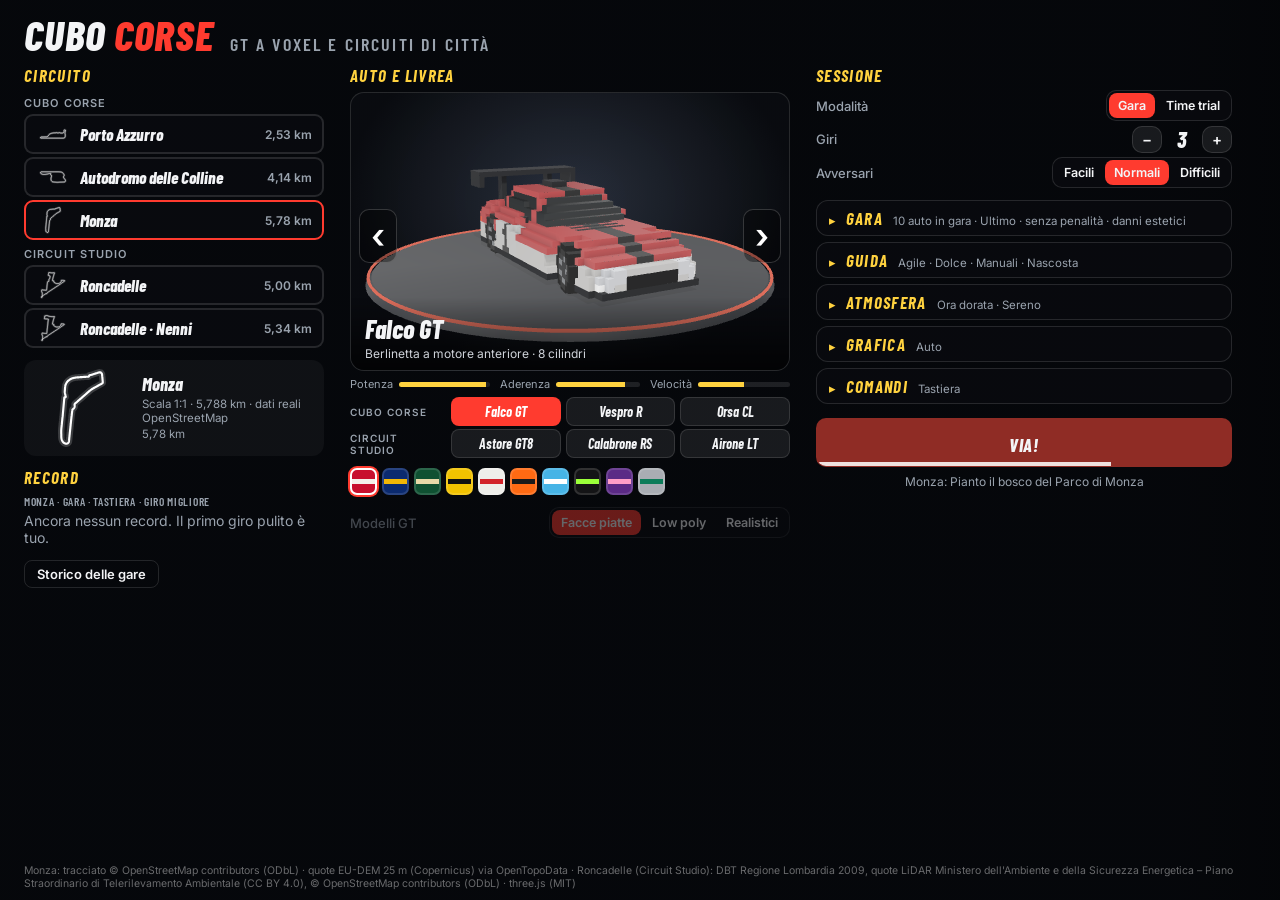
==== commit de162476: "Cubo Corse unito con Circuit Studio (cubo-corse 8b1212d): Roncadelle e Nenni, sei auto, menu nuovo c" ====
--- a/public/index.html
+++ b/public/index.html
@@ -4,7 +4,7 @@
   <meta charset="utf-8" />
   <meta name="viewport" content="width=device-width, initial-scale=1" />
   <title>Cubo Corse</title>
-  <meta name="description" content="Cubo Corse: gioco di corse GT in voxel nel browser, con Monza 1:1. Un progetto di Gabriele Salvi." />
+  <meta name="description" content="Cubo Corse: gioco di corse GT nel browser, con Monza 1:1 in voxel e il circuito cittadino di Roncadelle. Un progetto di Gabriele Salvi." />
   <link rel="icon" href="favicon.svg" type="image/svg+xml" />
   <link rel="stylesheet" href="fonts/fonts.css" />
   <link rel="stylesheet" href="style.css" />
@@ -28,19 +28,31 @@
   <div id="menu" class="screen">
     <header>
       <div class="logo">CUBO<span>CORSE</span></div>
-      <div class="tag">GT a voxel</div>
+      <div class="tag">GT a voxel e circuiti di città</div>
+      <a id="astudio" class="link-viewer hidden" target="_blank" rel="noopener" title="Il circuito nel visualizzatore di Circuit Studio (solo da Tailscale)">Apri nello Studio</a>
     </header>
     <section class="col mpista">
       <h3>Circuito</h3>
-      <div id="tracks" class="cards"></div>
+      <div id="tracks" class="piste"></div>
+      <div id="mcirc" class="mcirc"></div>
+      <div class="row solo-pacchetto"><label title="A = strade vere com'erano; B = allargata con criterio (barriere, vie di fuga)">Versione</label><div class="seg" id="versione"></div></div>
+      <div class="row solo-pacchetto"><label title="Dove potrebbero stare tribune e pubblico (il circuito non cambia)">Spalti e pubblico</label><div class="seg" id="pubblico"></div></div>
       <h3>Record</h3>
       <div id="mrecord" class="mrecord"></div>
       <button data-act="storico" class="link">Storico delle gare</button>
     </section>
     <section class="col mauto">
       <h3>Auto e livrea</h3>
-      <div id="cars" class="cars"></div>
+      <div class="vetrina">
+        <canvas id="vetrina" title="Trascina per girare l'auto"></canvas>
+        <button class="freccia sx" id="autoprec" aria-label="Auto precedente">‹</button>
+        <button class="freccia dx" id="autosucc" aria-label="Auto successiva">›</button>
+        <div id="mauto" class="mauto-nome"></div>
+      </div>
+      <div id="mstat" class="mstat"></div>
+      <div id="cars" class="scelta-auto"></div>
       <div id="liveries" class="swatches"></div>
+      <div class="row"><label title="Come si disegnano Astore, Calabrone e Airone (le auto di Circuit Studio)">Modelli GT</label><div class="seg" id="stileAuto"></div></div>
     </section>
     <section class="col mimp">
       <h3>Sessione</h3>
@@ -59,7 +71,8 @@
         </details>
         <details class="tendina" data-t="guida">
           <summary><span>Guida</span><small class="riass"></small></summary>
-          <div class="row"><label>Fisica</label><div class="seg" id="fisica"></div></div>
+          <div class="row"><label title="Agile: l'ESC aiuta anche a far girare l'auto nelle curve lente. Composta: solo contro il sovrasterzo">Guida</label><div class="seg" id="guida"></div></div>
+          <div class="row"><label title="Quanto oltre la tenuta girano le ruote con un colpo di tasto; ogni pista ricorda la sua scelta">Sterzo (tastiera)</label><div class="seg" id="sterzo"></div></div>
           <div class="row"><label>Pedali (tastiera)</label><div class="seg" id="pedali"></div></div>
           <div class="row"><label>Traiettoria</label><div class="seg" id="linea"></div></div>
         </details>
@@ -81,10 +94,11 @@
           </div>
         </details>
       </div>
-      <button id="go" class="go">VIA!</button>
+      <button id="go" class="go"><span class="go-testo">VIA!</span><i class="go-barra"></i></button>
+      <div id="mstato" class="mstato"></div>
     </section>
     <footer>
-      <div id="credits">Monza: tracciato © OpenStreetMap contributors (ODbL) · quote EU-DEM 25 m (Copernicus) via OpenTopoData · three.js (MIT)</div>
+      <div id="credits">Monza: tracciato © OpenStreetMap contributors (ODbL) · quote EU-DEM 25 m (Copernicus) via OpenTopoData · Roncadelle (Circuit Studio): DBT Regione Lombardia 2009, quote LiDAR Ministero dell'Ambiente e della Sicurezza Energetica – Piano Straordinario di Telerilevamento Ambientale (CC BY 4.0), © OpenStreetMap contributors (ODbL) · three.js (MIT)</div>
     </footer>
   </div>
 
@@ -100,6 +114,7 @@
         <div id="hpenrow" class="hidden"><label>Penalità</label><b id="hpen">+0 s</b></div>
         <div id="hdeltarow" class="hidden"><label>Ghost</label><b id="hdelta">—</b></div>
       </div>
+      <div id="hinval" class="hidden">⚠ Giro non valido</div>
     </div>
     <div class="tc"><div id="hcorner"></div><div id="hcrono" class="crono hidden"></div><div id="hmsg"></div></div>
     <div class="hdx">
@@ -130,6 +145,7 @@
     </div>
     <canvas id="minimap" width="240" height="240" class="bl"></canvas>
     <div class="br">
+      <div id="hlim" class="limitatore">PIT · LIMITATORE 60</div>
       <div class="rev"><i id="hrev"></i><em></em></div>
       <div id="hscia" class="scia"><span>SCIA</span><i><em></em></i></div>
       <div class="spd"><b id="hspd">0</b><small>km/h</small></div>
@@ -185,10 +201,10 @@
       <h3>Modalità foto</h3>
       <p class="hint">Trascina per ruotare · rotella per zoom · tasto destro per spostare</p>
       <label>Obiettivo (FOV) <input type="range" id="pfov" min="10" max="90" value="45" /></label>
-      <label>Messa a fuoco <input type="range" id="pfocus" min="1" max="80" value="8" /></label>
-      <label>Sfocatura <input type="range" id="paper" min="0" max="100" value="35" /></label>
+      <label class="solo-voxel">Messa a fuoco <input type="range" id="pfocus" min="1" max="80" value="8" /></label>
+      <label class="solo-voxel">Sfocatura <input type="range" id="paper" min="0" max="100" value="35" /></label>
       <label>Esposizione <input type="range" id="pexp" min="40" max="200" value="100" /></label>
-      <label>Filtro <select id="pfilter"></select></label>
+      <label class="solo-voxel">Filtro <select id="pfilter"></select></label>
       <label class="check"><input type="checkbox" id="phud" checked /> Nascondi auto avversarie</label>
       <button id="psave" class="go">Salva foto (PNG)</button>
       <button id="pexit">Torna in gara (P)</button>
--- a/public/style.css
+++ b/public/style.css
@@ -335,3 +335,77 @@
 @media (max-width: 620px) { .pgrid, .pmap { grid-template-columns: 1fr; } }
 .pfx { display: grid; grid-template-columns: 1fr 34px; gap: 8px; align-items: end; }
 .pfx button { padding: 4px 0; font-size: 12px; height: 28px; }
+
+/* ---- fase 0 (20-11-2026): Cubo Corse unito, pezzi dalla guida di Circuit Studio ---- */
+.solo-pacchetto { display: none !important; }
+body.pacchetto .solo-pacchetto { display: flex !important; }
+body.foto-semplice #photo .solo-voxel { display: none; }
+/* giro invalidato, resta finché il giro non finisce */
+#hinval { margin-top: 6px; background: rgba(200, 20, 20, .88); color: #fff; border-radius: 8px; padding: 5px 12px; font: 700 16px var(--cond); text-transform: uppercase; letter-spacing: .06em; text-align: center; min-width: 190px; box-sizing: border-box; }
+#hud .times b.nonvalido { color: #ff5a4a; text-decoration: line-through; text-decoration-thickness: 2px; }
+/* limitatore in corsia box */
+#hud .br .limitatore { grid-row: 1; grid-column: 1 / 3; justify-self: end; }
+.limitatore { display: none; align-self: flex-end; padding: 3px 10px; border-radius: 6px; background: #f2c200; color: #111; font-weight: 800; letter-spacing: .06em; font-size: 15px; margin-bottom: 6px; }
+.limitatore.on { display: inline-block; }
+/* sei auto: schede più basse, su due colonne quando c'è spazio */
+.carc small em.tipo { font-style: normal; font-weight: 700; color: var(--acc2, #ffd23f); }
+#menu .cars { display: grid; grid-template-columns: 1fr 1fr; gap: 6px; }
+#menu .carc { padding: 6px 10px; }
+#menu .carc small { font-size: 11px; line-height: 1.25; }
+#menu .carc .stat { font-size: 11px; }
+#menu .mauto .row { margin-top: 6px; }
+#menu .mpista .row { margin-top: 6px; }
+#menu .cards { gap: 6px; }
+.link-viewer { color: var(--fg); opacity: .75; text-decoration: none; font-size: 14px; border: 1px solid rgba(255,255,255,.2); border-radius: 8px; padding: 6px 12px; align-self: center; margin-left: auto; }
+.link-viewer:hover { opacity: 1; background: rgba(255,255,255,.08); }
+.link-viewer.hidden { display: none; }
+#menu .sw { width: 27px; height: 27px; border-radius: 7px; }
+#menu .swatches { gap: 5px; flex-wrap: nowrap; }
+#menu .carc small .da { display: block; opacity: .6; font-size: 10.5px; margin-top: 1px; }
+#menu .card { padding: 4px 10px; }
+#menu .card svg { height: 50px; width: 64px; }
+#menu .card { grid-template-columns: 64px 1fr; }
+
+/* ---------- 21-11: menu riordinato, vetrina dell'auto, pista caricata dietro il menu ---------- */
+canvas.gl { position: fixed; inset: 0; width: 100vw; height: 100vh; display: block; }
+canvas.gl.attesa { visibility: hidden; }
+#menu.show { grid-template-columns: minmax(250px, 300px) minmax(360px, 440px) minmax(360px, 420px); }
+/* piste: elenco compatto per gioco */
+#menu .piste { display: flex; flex-direction: column; gap: 3px; }
+#menu .piste .gruppo, #menu .riga-auto .gruppo { font: 700 11px var(--sans, Inter, sans-serif); letter-spacing: .1em; text-transform: uppercase; color: var(--mut); margin: 4px 0 1px; }
+#menu .pista { display: grid; grid-template-columns: 34px 1fr auto; align-items: center; gap: 10px; padding: 4px 10px; border-radius: 9px; background: var(--bg); border: 2px solid var(--line); text-align: left; cursor: pointer; }
+#menu .pista svg { width: 34px; height: 28px; }
+#menu .pista b { font: 800 italic 17px var(--cond); color: var(--fg); }
+#menu .pista small { color: var(--mut); font-size: 12px; }
+#menu .pista:hover { border-color: rgba(255,255,255,.35); }
+#menu .pista.sel { border-color: var(--acc); }
+#menu .mcirc { display: grid; grid-template-columns: 96px 1fr; gap: 12px; align-items: center; margin: 6px 0 0; padding: 8px 10px; border-radius: 12px; background: rgba(255,255,255,.04); }
+#menu .mcirc svg { width: 96px; height: 80px; }
+#menu .mcirc b { display: block; font: 800 italic 18px/1.1 var(--cond); }
+#menu .mcirc small { display: block; color: var(--mut); font-size: 11.5px; margin-top: 2px; }
+/* auto: vetrina e scelta */
+#menu .vetrina { position: relative; height: clamp(170px, 31vh, 330px); border-radius: 14px; overflow: hidden;
+  background: radial-gradient(ellipse at 50% 38%, rgba(70,80,100,.55), rgba(10,12,16,.9) 72%); border: 1px solid var(--line); }
+#menu .vetrina canvas { position: absolute; inset: 0; width: 100%; height: 100%; cursor: grab; }
+#menu .vetrina canvas:active { cursor: grabbing; }
+#menu .vetrina .freccia { position: absolute; top: 42%; width: 38px; height: 54px; padding: 0; font-size: 34px; line-height: 1; border-radius: 10px; background: rgba(0,0,0,.35); border: 1px solid rgba(255,255,255,.18); color: #fff; }
+#menu .vetrina .freccia:hover { background: rgba(255,59,47,.6); }
+#menu .vetrina .freccia.sx { left: 8px; }
+#menu .vetrina .freccia.dx { right: 8px; }
+#menu .mauto-nome { position: absolute; left: 0; right: 0; bottom: 0; padding: 18px 14px 8px; background: linear-gradient(transparent, rgba(0,0,0,.7)); pointer-events: none; }
+#menu .mauto-nome b { display: block; font: 800 italic 26px/1 var(--cond); }
+#menu .mauto-nome small { color: #cfd3da; font-size: 12px; }
+#menu .mstat { display: grid; grid-template-columns: repeat(3, 1fr); gap: 10px; }
+#menu .mstat .stat { margin: 0; }
+#menu .scelta-auto { display: flex; flex-direction: column; gap: 3px; }
+#menu .riga-auto { display: grid; grid-template-columns: 96px repeat(3, 1fr); gap: 5px; align-items: center; }
+#menu .riga-auto .gruppo { margin: 0; font-size: 10px; }
+#menu .riga-auto button { padding: 5px 4px; font: 700 italic 14px var(--cond); white-space: nowrap; border-radius: 8px; }
+#menu .riga-auto button.sel { background: var(--acc); border-color: transparent; color: #fff; }
+#menu .row.spento { opacity: .4; }
+/* VIA con la barra del caricamento dietro il menu */
+#menu button.go { position: relative; overflow: hidden; }
+#menu button.go .go-barra { position: absolute; left: 0; bottom: 0; height: 4px; width: 0; background: #fff; opacity: .85; transition: width .25s; }
+#menu button.go.carica { background: #8f2c25; }
+#menu button.go.carica .go-testo { font-size: 18px; }
+#menu .mstato { min-height: 16px; color: var(--mut); font-size: 12px; text-align: center; margin-top: 3px; }
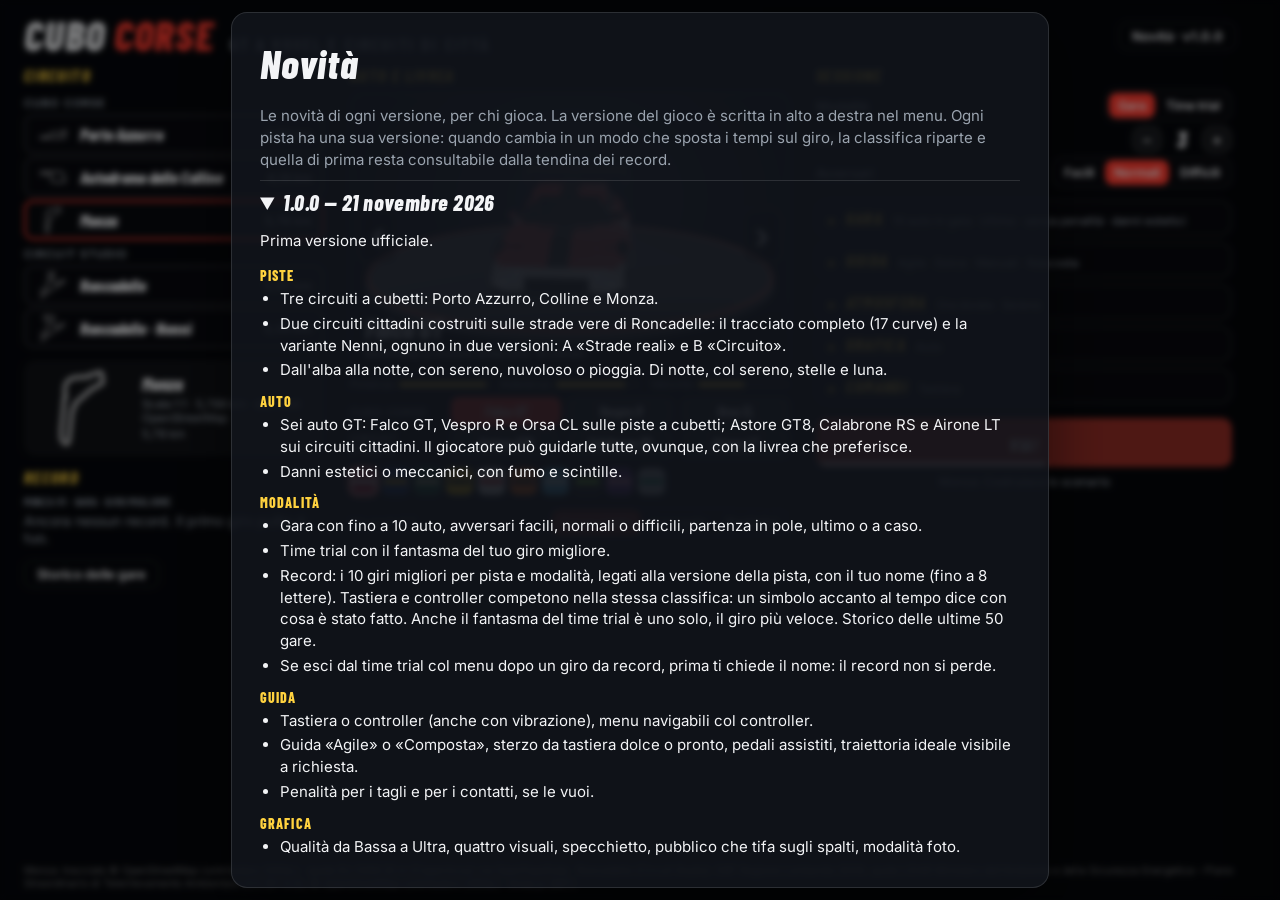
==== commit 934f409f: "Cubo Corse 1.0.0 (cubo-corse cc37396): prima versione ufficiale, versioni delle piste, record unici " ====
--- a/public/index.html
+++ b/public/index.html
@@ -30,6 +30,7 @@
       <div class="logo">CUBO<span>CORSE</span></div>
       <div class="tag">GT a voxel e circuiti di città</div>
       <a id="astudio" class="link-viewer hidden" target="_blank" rel="noopener" title="Il circuito nel visualizzatore di Circuit Studio (solo da Tailscale)">Apri nello Studio</a>
+      <button id="bnovita" data-act="novita" class="link mnovita" title="Le novità di questa versione">Novità</button>
     </header>
     <section class="col mpista">
       <h3>Circuito</h3>
@@ -185,6 +186,15 @@
     </div>
   </div>
 
+  <!-- novità (CHANGELOG.md, src/ui/novita.js) -->
+  <div id="novita" class="screen dim">
+    <div class="panel wide">
+      <h2>Novità</h2>
+      <div id="novtab" class="novtab"></div>
+      <div class="btns"><button data-act="chiudiNovita">Chiudi</button></div>
+    </div>
+  </div>
+
   <!-- risultati -->
   <div id="results" class="screen dim">
     <div class="panel wide">
--- a/public/style.css
+++ b/public/style.css
@@ -164,7 +164,10 @@
 .rec-tab th { text-align: left; color: var(--mut); font-weight: 600; text-transform: uppercase; font-size: 12px; letter-spacing: .06em; padding: 4px 6px; border-bottom: 1px solid var(--line); }
 .rec-tab td { padding: 3px 6px; border-bottom: 1px solid rgba(255,255,255,.05); }
 .rec-tab td.r { font: 800 italic 18px var(--cond); color: #ffd23f; width: 34px; }
-.rec-tab td.n { font: 800 20px ui-monospace, Menlo, Consolas, monospace; letter-spacing: .2em; color: #fff; }
+.rec-tab td.n { font: 800 19px ui-monospace, Menlo, Consolas, monospace; letter-spacing: .04em; color: #fff; white-space: nowrap; }
+.rec-tab td.c { width: 26px; color: var(--mut); text-align: center; }
+.rec-tab td.c .ic-com { display: inline-flex; vertical-align: middle; }
+.rec-tab tr.primo td.c { color: #ffd23f; }
 .rec-tab td.t { color: #fff; }
 .rec-tab td.a, .rec-tab td.d { color: var(--mut); font-size: 13px; }
 .rec-tab tr.primo td.n, .rec-tab tr.primo td.t { color: #ffd23f; }
@@ -177,9 +180,12 @@
 .arcade { text-align: center; padding: 14px 10px; border: 2px solid #ffd23f; border-radius: 12px; background: rgba(0,0,0,.45); }
 .arc-tit { font: 800 italic 26px var(--cond); color: #ffd23f; letter-spacing: .05em; animation: lampeggio-testo 1s steps(2) infinite; }
 @keyframes lampeggio-testo { 50% { color: #ff3b2f; } }
-.arc-nome { margin: 12px 0 6px; display: flex; justify-content: center; gap: 18px; }
-.arc-nome span { font: 800 64px ui-monospace, Menlo, Consolas, monospace; color: #fff; width: 56px; border-bottom: 5px solid rgba(255,255,255,.25); cursor: pointer; }
-.arc-nome span.cur { color: #ffd23f; border-bottom-color: #ffd23f; animation: lampeggio-testo .6s steps(2) infinite; }
+/* 21-11 sera: nome del record (sole lettere, max 8) al posto delle 3 iniziali a scorrimento */
+.nome-rec { display: flex; flex-direction: column; align-items: center; gap: 6px; margin: 12px 0 6px; }
+.nome-rec span { color: var(--mut); font: 600 13px var(--cond); text-transform: uppercase; letter-spacing: .1em; }
+.nome-rec input { width: 11ch; font: 800 40px ui-monospace, Menlo, Consolas, monospace; text-align: center; color: #fff; background: rgba(255,255,255,.06);
+  border: none; border-bottom: 4px solid #ffd23f; border-radius: 6px 6px 0 0; padding: 4px 8px; outline: none; }
+.nome-rec input:focus { background: rgba(255,210,63,.1); }
 .arc-aiuto { color: var(--mut); font-size: 13px; margin-bottom: 10px; }
 .arc-ok { min-width: 140px; }
 
@@ -215,10 +221,21 @@
 #menu .card.sel { border-color: var(--acc); }
 #menu .mrecord .rec-tab { font-size: 14px; }
 #menu .mrecord .rec-tab td { padding: 2px 5px; }
-#menu .mrecord .rec-tab td.n { font-size: 16px; }
+#menu .mrecord .rec-tab td.n { font-size: 15px; }
 #menu .mrecord .rec-tab td.d { display: none; }
 #menu .rec-sub { font-size: 11.5px; margin-bottom: 3px; }
 #menu button.link { margin-top: 4px; align-self: flex-start; padding: 5px 12px; font-size: 13px; }
+/* 21-11: versione della pista nei record (tendina se ce n'è più d'una) e pannello «Novità» */
+#menu .rec-sub select { font: inherit; text-transform: none; color: var(--fg, #fff); background: rgba(255,255,255,.08); border: 1px solid var(--line); border-radius: 6px; padding: 0 4px; }
+#menu button.link.mnovita { margin: 0 0 0 auto; align-self: center; }
+.novtab { max-width: 760px; font-size: 15px; line-height: 1.45; }
+.novtab .nov-intro p { color: var(--mut); margin: 0 0 10px; }
+.novtab details { border-top: 1px solid var(--line); padding: 8px 0; }
+.novtab summary { cursor: pointer; font: 800 italic 22px var(--cond); letter-spacing: .02em; }
+.novtab h4 { margin: 12px 0 4px; font: 700 14px var(--cond); text-transform: uppercase; letter-spacing: .08em; color: #ffd23f; }
+.novtab ul { margin: 0; padding-left: 20px; }
+.novtab li { margin: 3px 0; }
+.novtab code { font-size: 13px; }
 /* auto: schede compatte */
 #menu .cars { grid-template-columns: 1fr; gap: 6px; }
 #menu .carc { padding: 8px 12px; border-radius: 12px; display: grid; grid-template-columns: 1fr 1fr; column-gap: 14px; }
